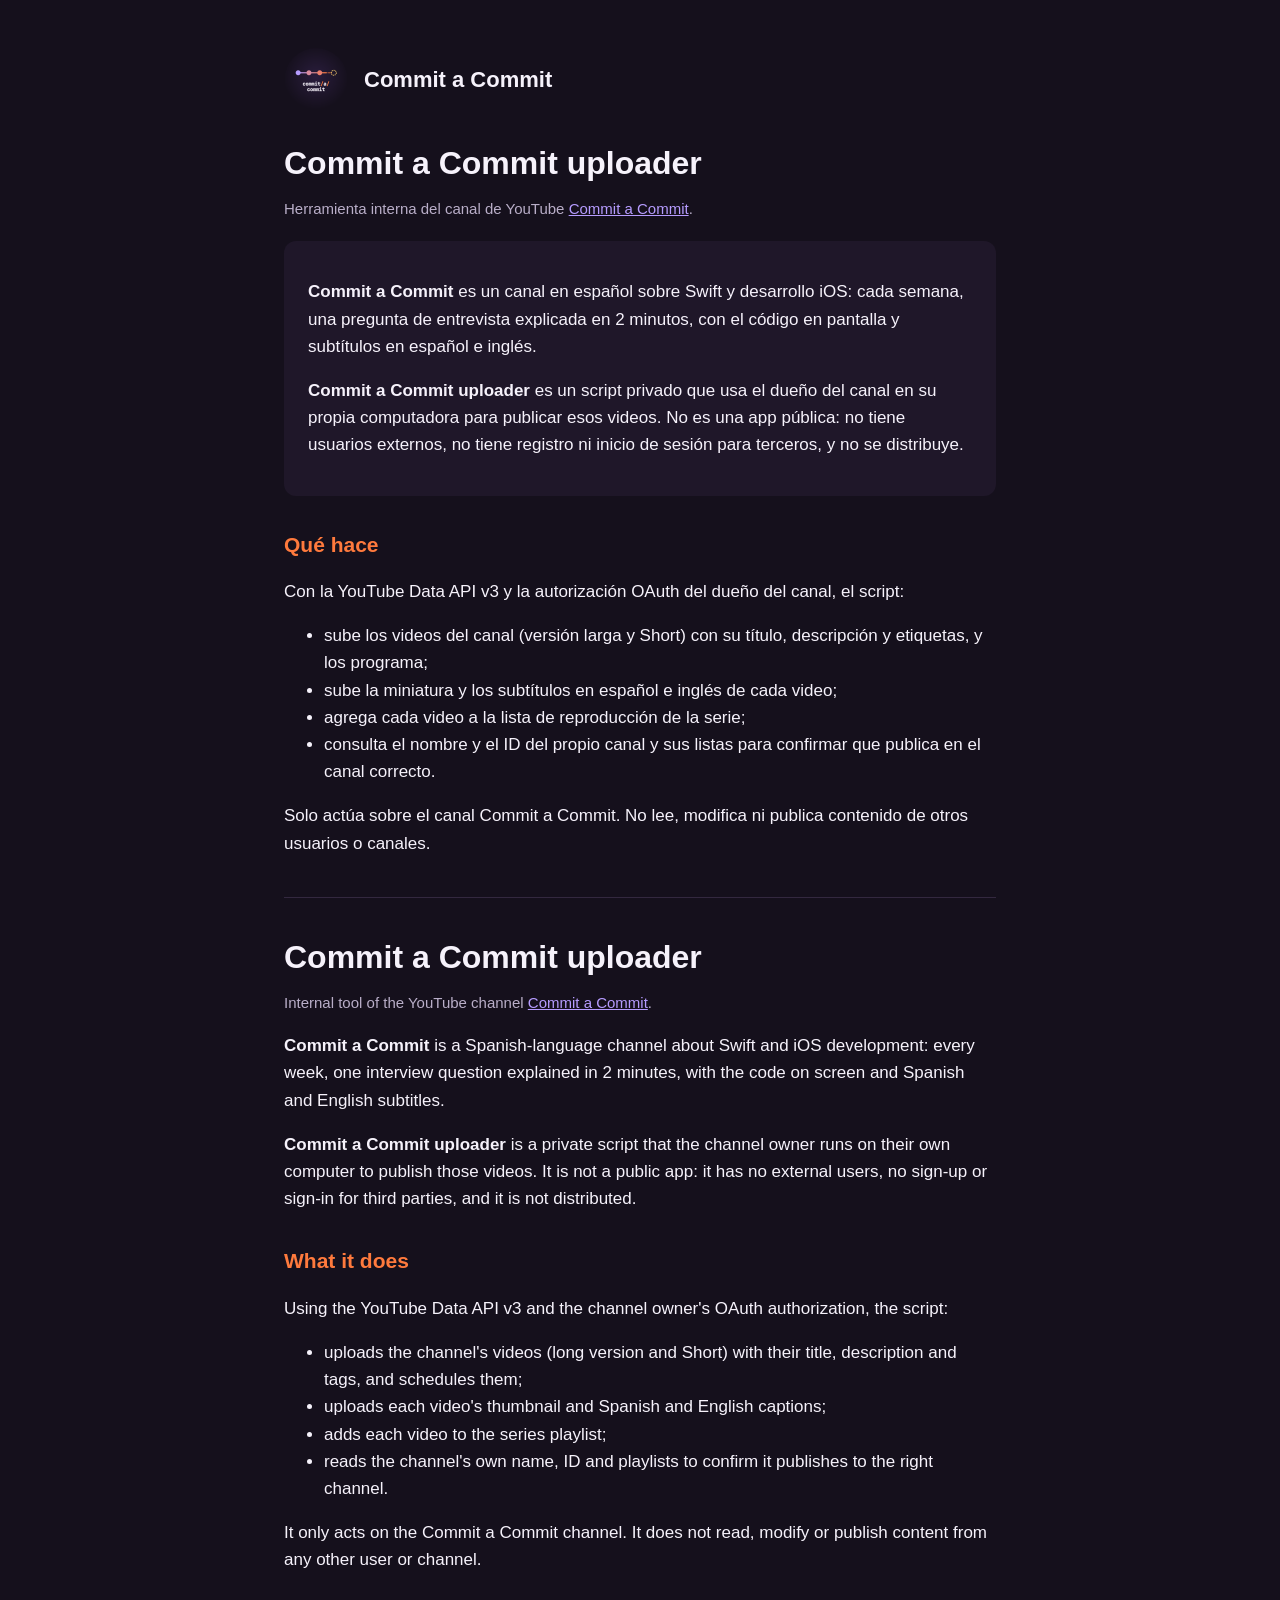
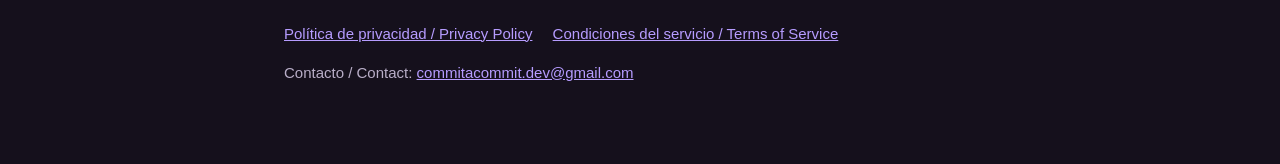
==== index.html @ f70adcbf "Páginas de Commit a Commit uploader: inicio, privacidad y condiciones Co-Authored-By: Claude Opus 5." ====
<!doctype html>
<html lang="es">
<head>
<meta charset="utf-8">
<meta name="viewport" content="width=device-width, initial-scale=1">
<title>Commit a Commit uploader</title>
<meta name="description" content="Herramienta interna del canal de YouTube Commit a Commit para subir sus propios videos con la YouTube Data API.">
<link rel="icon" href="logo.png">
<link rel="stylesheet" href="estilo.css">
</head>
<body>
<main>
<header><img src="logo.png" alt="Logo de Commit a Commit"><a href="./">Commit a Commit</a></header>

<h1>Commit a Commit uploader</h1>
<p class="meta">Herramienta interna del canal de YouTube <a href="https://www.youtube.com/channel/UC5VvN3Wkh8wAPUPtcKfBgPg">Commit a Commit</a>.</p>

<div class="panel">
<p><strong>Commit a Commit</strong> es un canal en español sobre Swift y desarrollo iOS: cada semana, una pregunta de entrevista explicada en 2 minutos, con el código en pantalla y subtítulos en español e inglés.</p>
<p><strong>Commit a Commit uploader</strong> es un script privado que usa el dueño del canal en su propia computadora para publicar esos videos. No es una app pública: no tiene usuarios externos, no tiene registro ni inicio de sesión para terceros, y no se distribuye.</p>
</div>

<h2>Qué hace</h2>
<p>Con la YouTube Data API v3 y la autorización OAuth del dueño del canal, el script:</p>
<ul>
<li>sube los videos del canal (versión larga y Short) con su título, descripción y etiquetas, y los programa;</li>
<li>sube la miniatura y los subtítulos en español e inglés de cada video;</li>
<li>agrega cada video a la lista de reproducción de la serie;</li>
<li>consulta el nombre y el ID del propio canal y sus listas para confirmar que publica en el canal correcto.</li>
</ul>
<p>Solo actúa sobre el canal Commit a Commit. No lee, modifica ni publica contenido de otros usuarios o canales.</p>

<hr>

<h1 lang="en">Commit a Commit uploader</h1>
<p class="meta" lang="en">Internal tool of the YouTube channel <a href="https://www.youtube.com/channel/UC5VvN3Wkh8wAPUPtcKfBgPg">Commit a Commit</a>.</p>
<div lang="en">
<p><strong>Commit a Commit</strong> is a Spanish-language channel about Swift and iOS development: every week, one interview question explained in 2 minutes, with the code on screen and Spanish and English subtitles.</p>
<p><strong>Commit a Commit uploader</strong> is a private script that the channel owner runs on their own computer to publish those videos. It is not a public app: it has no external users, no sign-up or sign-in for third parties, and it is not distributed.</p>
<h2>What it does</h2>
<p>Using the YouTube Data API v3 and the channel owner's OAuth authorization, the script:</p>
<ul>
<li>uploads the channel's videos (long version and Short) with their title, description and tags, and schedules them;</li>
<li>uploads each video's thumbnail and Spanish and English captions;</li>
<li>adds each video to the series playlist;</li>
<li>reads the channel's own name, ID and playlists to confirm it publishes to the right channel.</li>
</ul>
<p>It only acts on the Commit a Commit channel. It does not read, modify or publish content from any other user or channel.</p>
</div>

<footer>
<a href="privacidad.html">Política de privacidad / Privacy Policy</a>
<a href="condiciones.html">Condiciones del servicio / Terms of Service</a>
<p>Contacto / Contact: <a href="mailto:commitacommit.dev@gmail.com">commitacommit.dev@gmail.com</a></p>
</footer>
</main>
</body>
</html>
---- estilo.css ----
:root { --fondo:#15101c; --panel:#1f1729; --naranja:#ff7a3d; --lila:#b69cff; --texto:#f6f2fb; --suave:#b9aec8; }
* { box-sizing: border-box; }
body { margin:0; background:var(--fondo); color:var(--texto); font:17px/1.6 Inter, -apple-system, "Segoe UI", Roboto, sans-serif; }
main { max-width:760px; margin:0 auto; padding:48px 24px 64px; }
header { display:flex; align-items:center; gap:16px; margin-bottom:32px; }
header img { width:64px; height:64px; border-radius:50%; }
header a { color:var(--texto); text-decoration:none; font-weight:700; font-size:22px; }
h1 { font-size:32px; line-height:1.2; margin:0 0 8px; }
h2 { color:var(--naranja); font-size:21px; margin:32px 0 8px; }
h3 { color:var(--lila); font-size:18px; margin:20px 0 6px; }
a { color:var(--lila); }
.panel { background:var(--panel); border-radius:12px; padding:20px 24px; margin:20px 0; }
.meta { color:var(--suave); font-size:15px; }
hr { border:0; border-top:1px solid #33283f; margin:40px 0; }
footer { margin-top:48px; color:var(--suave); font-size:15px; }
footer a { margin-right:16px; }
code { font-family:"JetBrains Mono", ui-monospace, monospace; font-size:15px; }
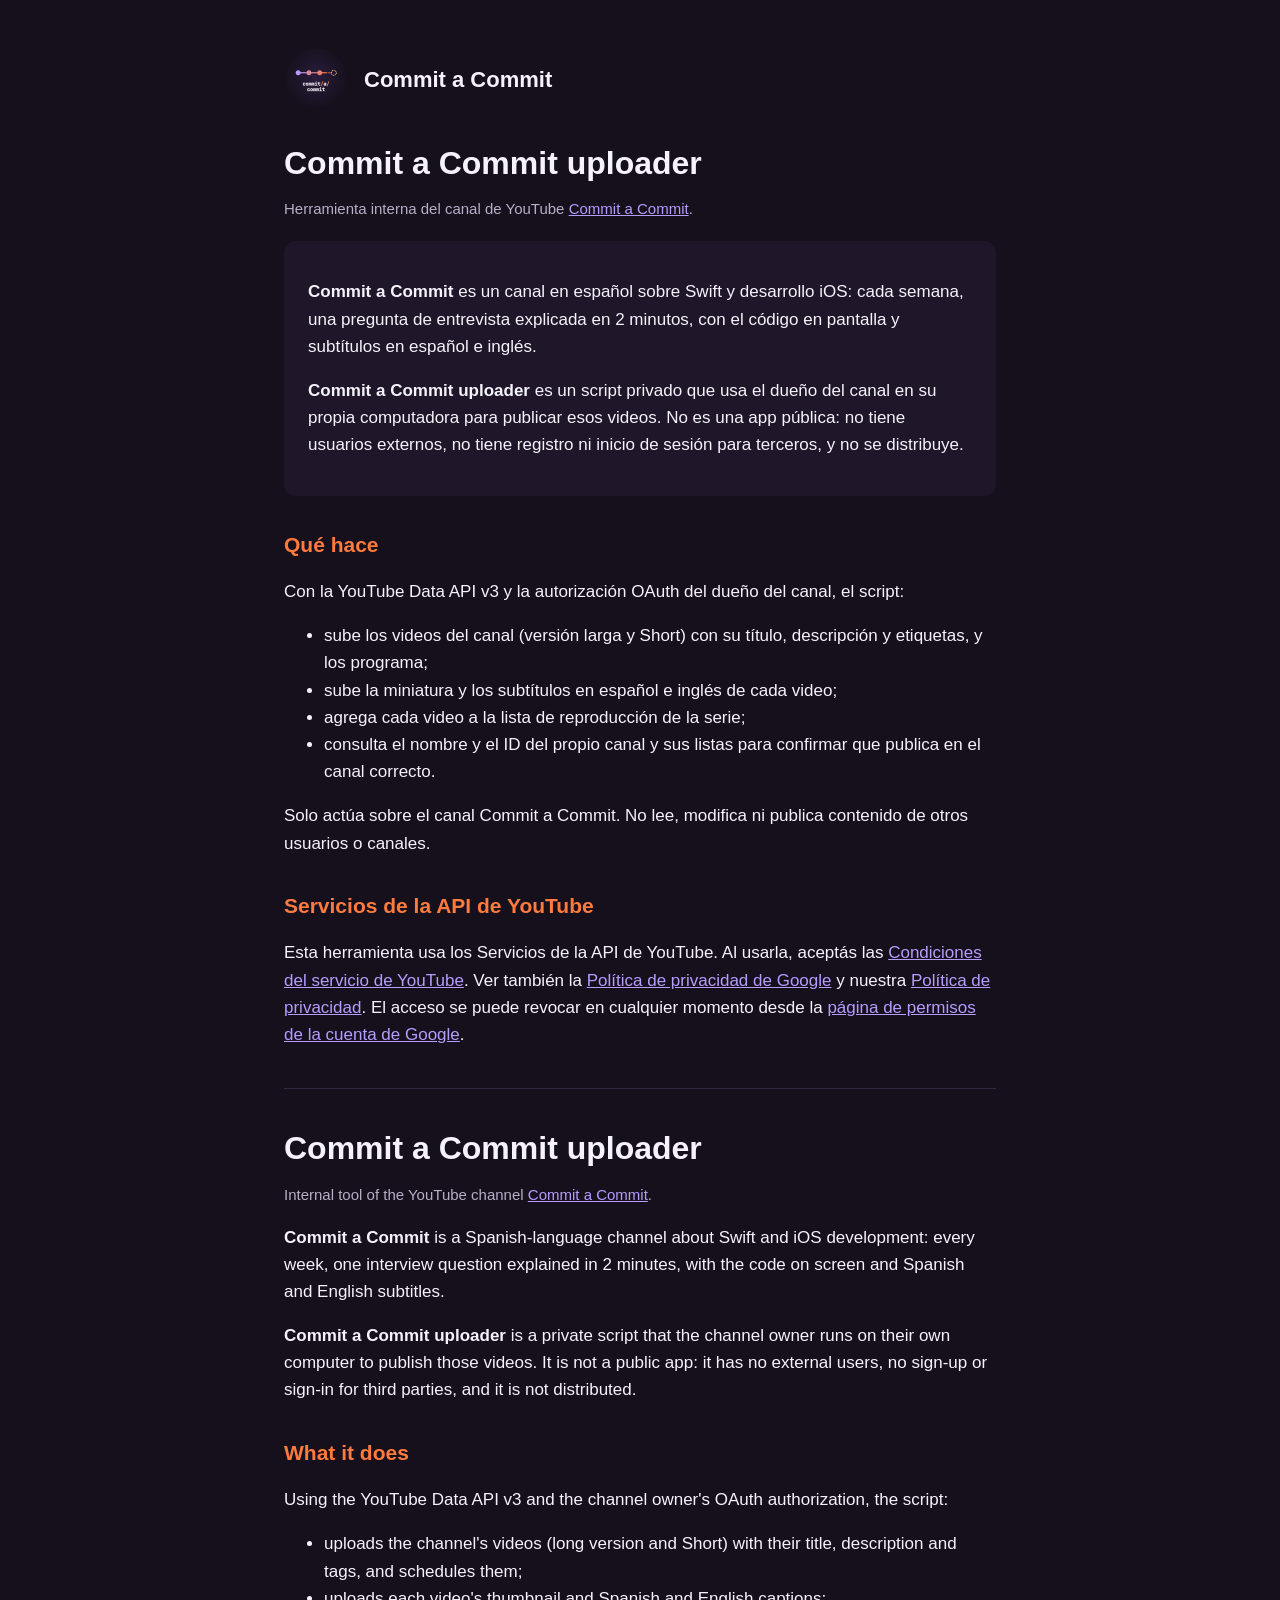
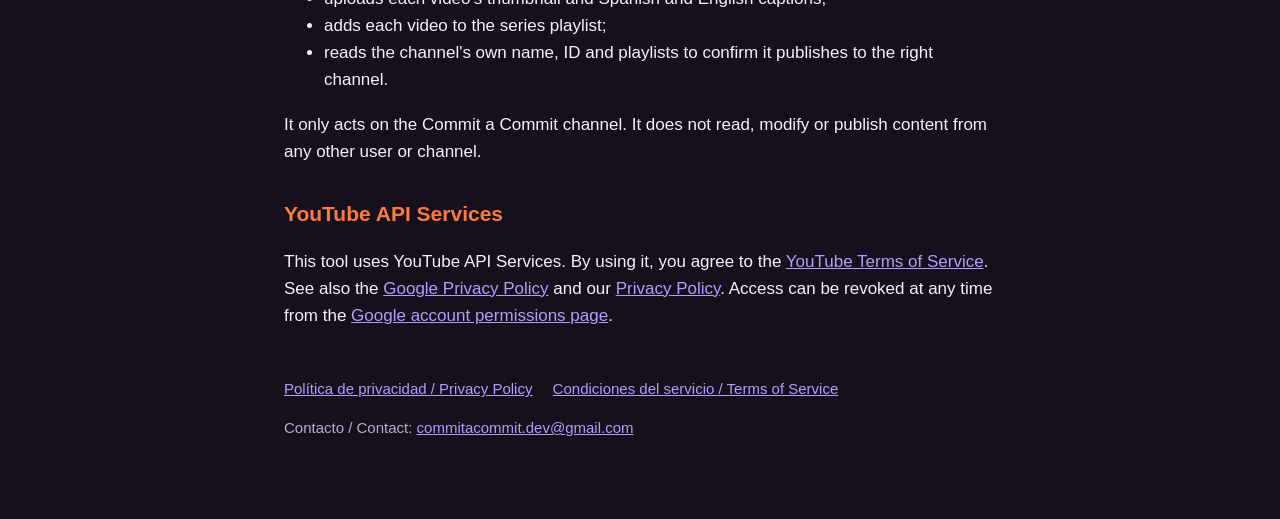
==== commit e05fc374: "Inicio: sección Servicios de la API de YouTube Co-Authored-By: Claude Opus 5.5 <noreply@anthropic.co" ====
--- a/index.html
+++ b/index.html
@@ -30,6 +30,9 @@
 </ul>
 <p>Solo actúa sobre el canal Commit a Commit. No lee, modifica ni publica contenido de otros usuarios o canales.</p>
 
+<h2>Servicios de la API de YouTube</h2>
+<p>Esta herramienta usa los Servicios de la API de YouTube. Al usarla, aceptás las <a href="https://www.youtube.com/t/terms">Condiciones del servicio de YouTube</a>. Ver también la <a href="https://policies.google.com/privacy">Política de privacidad de Google</a> y nuestra <a href="privacidad.html">Política de privacidad</a>. El acceso se puede revocar en cualquier momento desde la <a href="https://security.google.com/settings/security/permissions">página de permisos de la cuenta de Google</a>.</p>
+
 <hr>
 
 <h1 lang="en">Commit a Commit uploader</h1>
@@ -46,6 +49,8 @@
 <li>reads the channel's own name, ID and playlists to confirm it publishes to the right channel.</li>
 </ul>
 <p>It only acts on the Commit a Commit channel. It does not read, modify or publish content from any other user or channel.</p>
+<h2>YouTube API Services</h2>
+<p>This tool uses YouTube API Services. By using it, you agree to the <a href="https://www.youtube.com/t/terms">YouTube Terms of Service</a>. See also the <a href="https://policies.google.com/privacy">Google Privacy Policy</a> and our <a href="privacidad.html">Privacy Policy</a>. Access can be revoked at any time from the <a href="https://security.google.com/settings/security/permissions">Google account permissions page</a>.</p>
 </div>
 
 <footer>
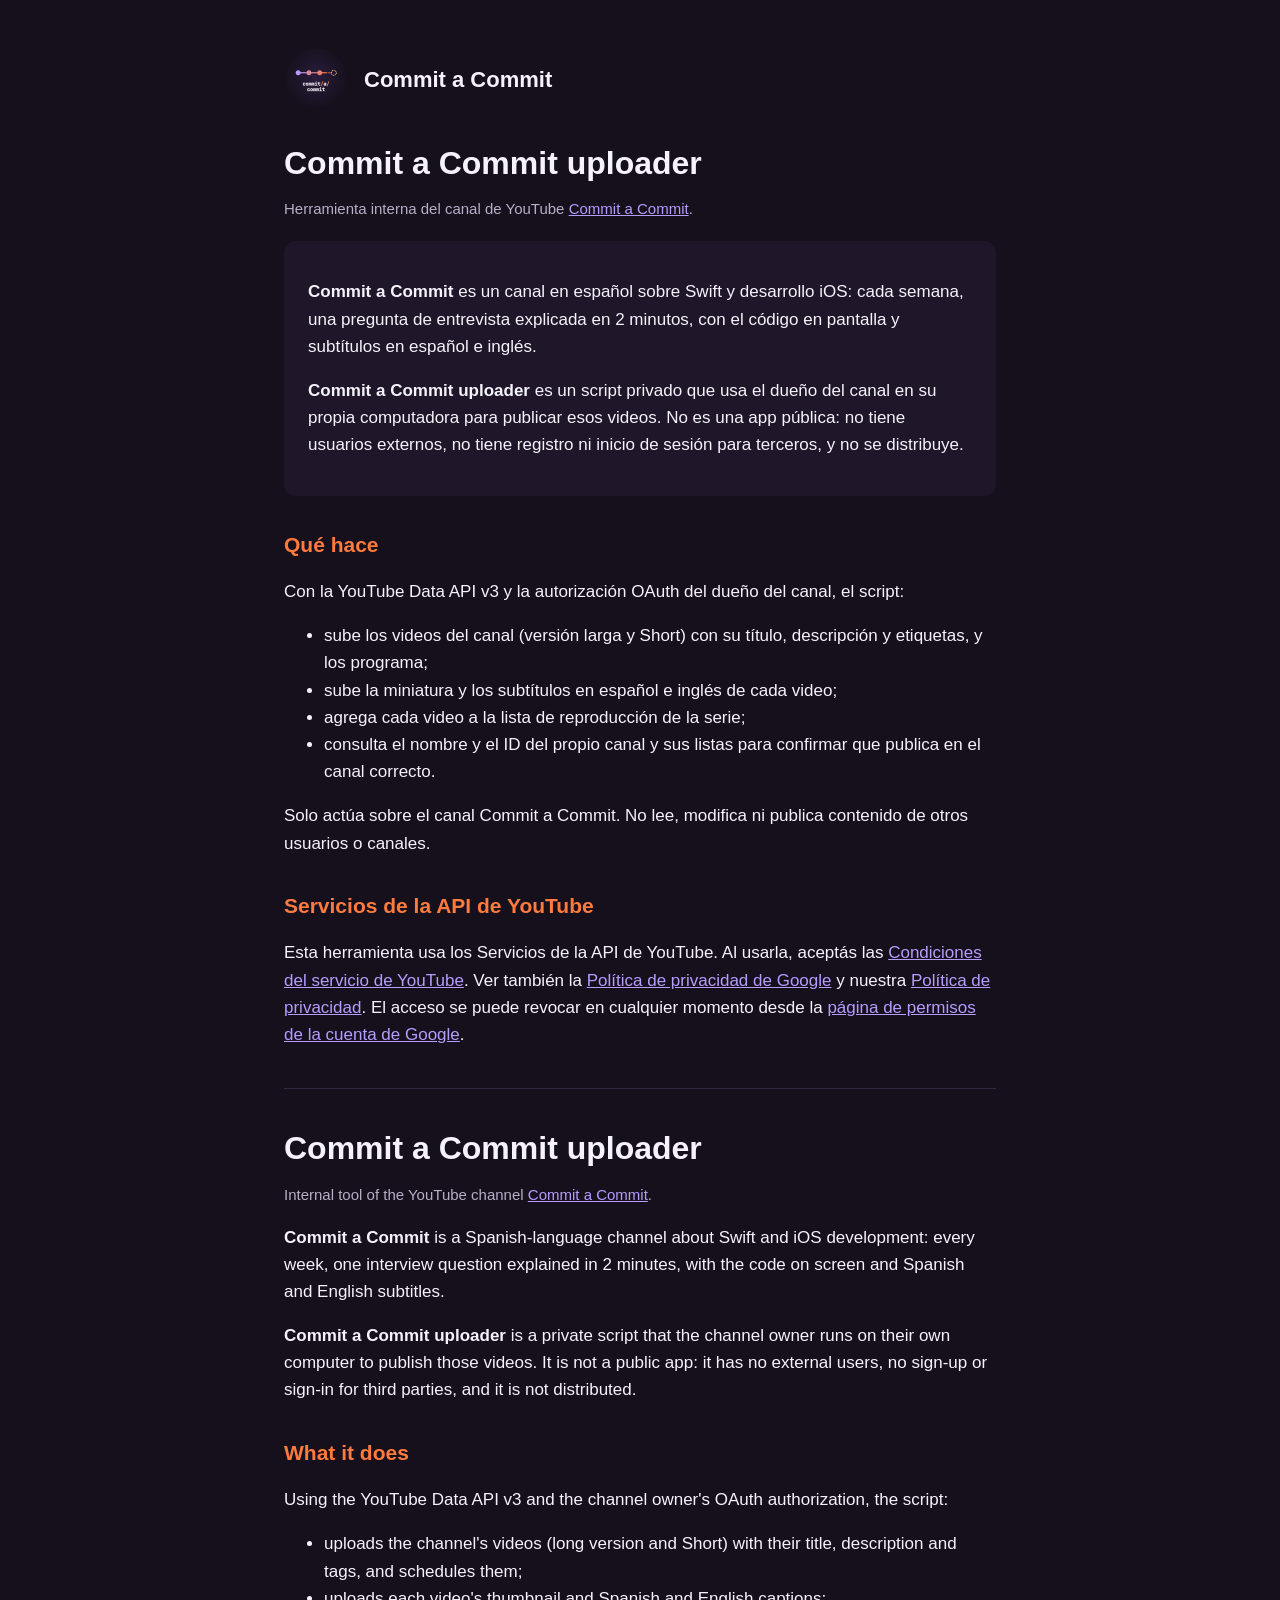
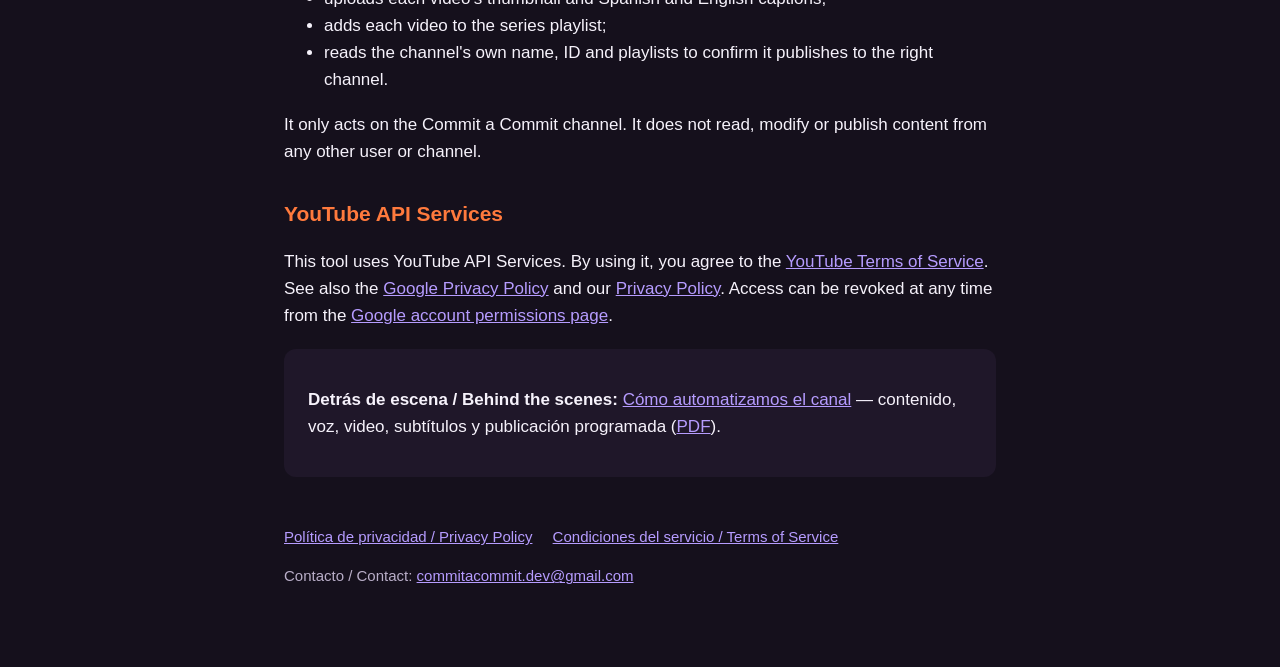
==== commit 00588ba3: "Link a la presentación en el inicio; saca tarjeta de auditoría Co-Authored-By: Claude Opus 5.5 <nore" ====
--- a/index.html
+++ b/index.html
@@ -53,6 +53,10 @@
 <p>This tool uses YouTube API Services. By using it, you agree to the <a href="https://www.youtube.com/t/terms">YouTube Terms of Service</a>. See also the <a href="https://policies.google.com/privacy">Google Privacy Policy</a> and our <a href="privacidad.html">Privacy Policy</a>. Access can be revoked at any time from the <a href="https://security.google.com/settings/security/permissions">Google account permissions page</a>.</p>
 </div>
 
+<div class="panel">
+<p><strong>Detrás de escena / Behind the scenes:</strong> <a href="presentacion/">Cómo automatizamos el canal</a> — contenido, voz, video, subtítulos y publicación programada (<a href="presentacion/presentacion.pdf">PDF</a>).</p>
+</div>
+
 <footer>
 <a href="privacidad.html">Política de privacidad / Privacy Policy</a>
 <a href="condiciones.html">Condiciones del servicio / Terms of Service</a>
